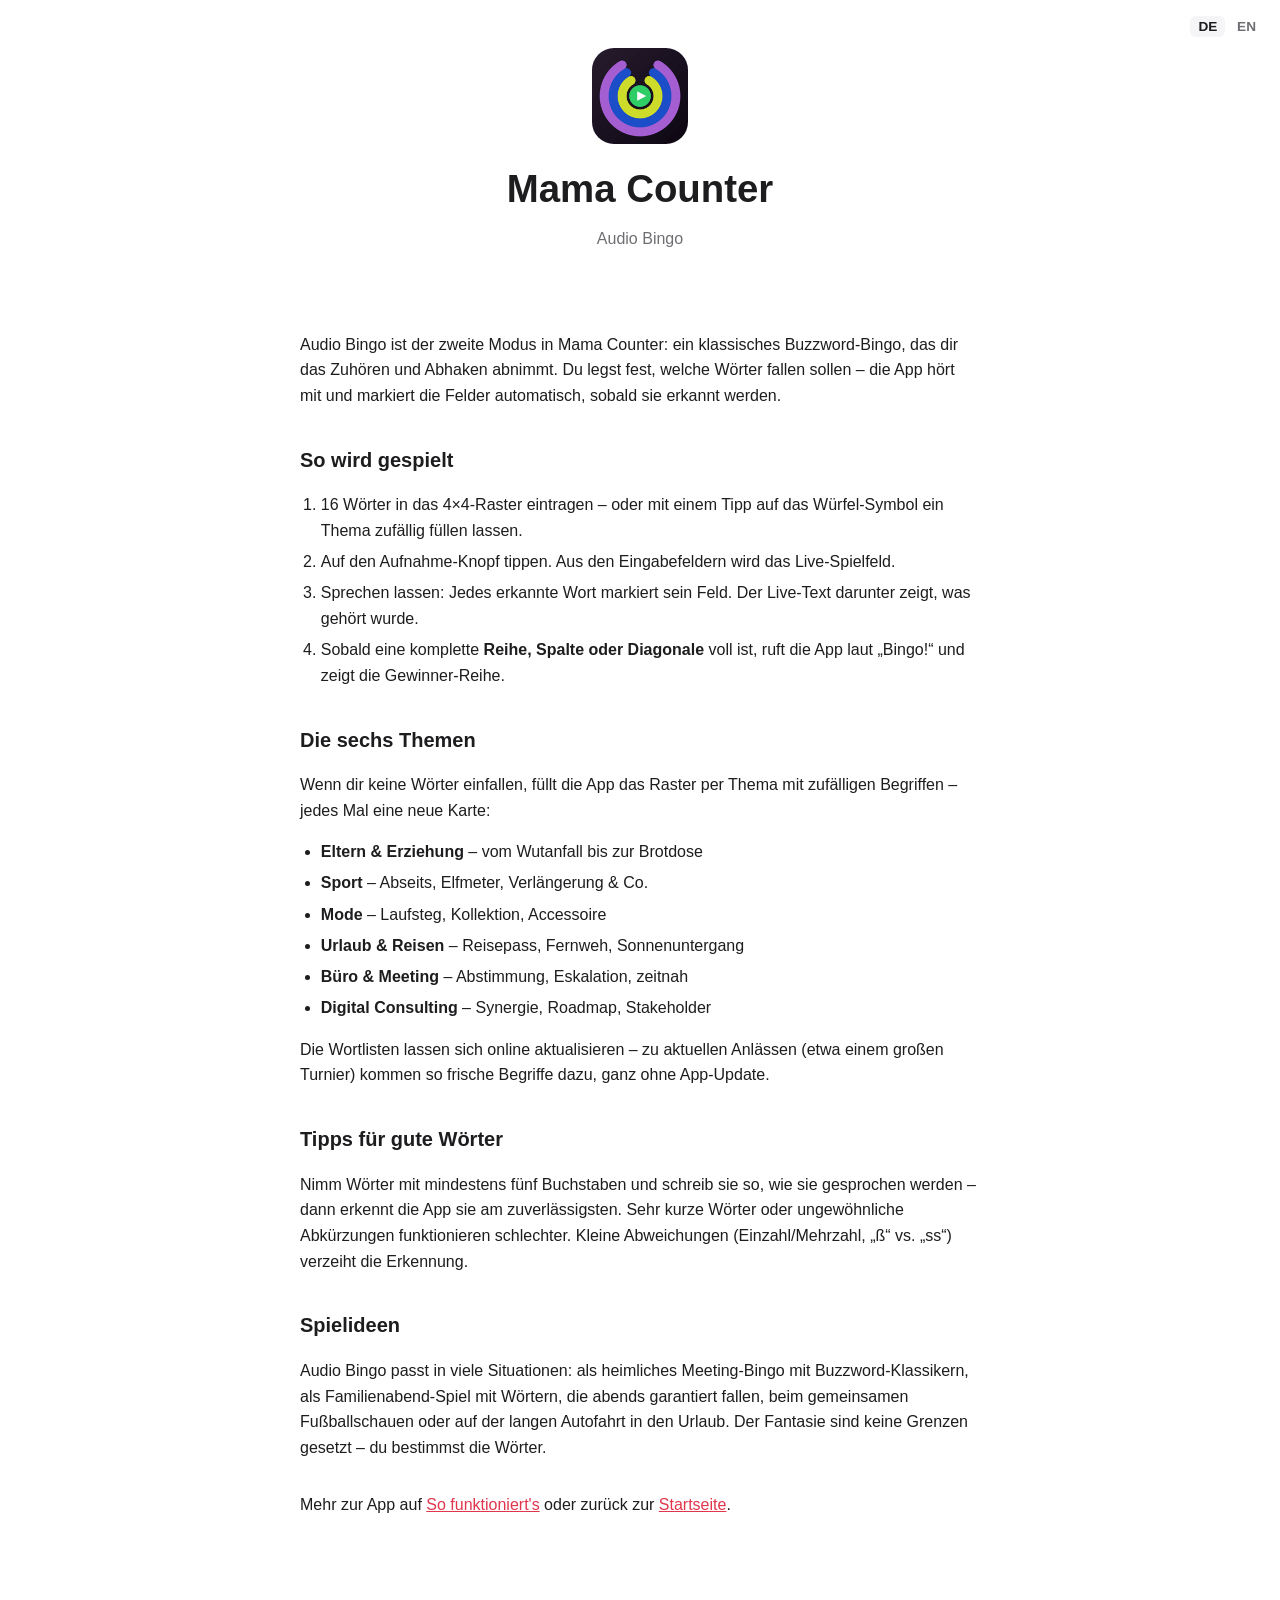
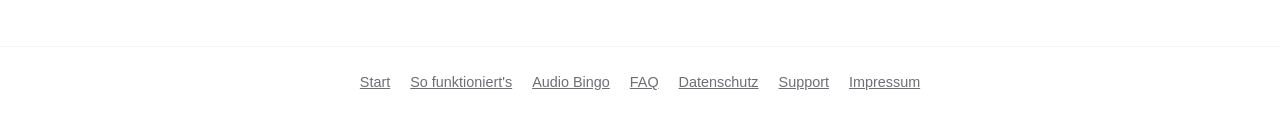
==== audio-bingo/index.html @ 09951c11 "Add content pages (How it works, Audio Bingo, FAQ) in DE + EN Substantial, original content pages to" ====
<!DOCTYPE html>
<html lang="de">
<head>
  <meta charset="utf-8">
  <meta name="viewport" content="width=device-width, initial-scale=1">
  <title>Audio Bingo – Buzzword-Bingo zum Mithören</title>
  <meta property="og:type" content="article">
  <meta property="og:site_name" content="Mama Counter">
  <meta property="og:title" content="Audio Bingo – Buzzword-Bingo zum Mithören">
  <meta property="og:description" content="16 Wörter, ein 4×4-Raster, Ohren auf: Audio Bingo markiert Felder automatisch, sobald ein Wort gesprochen wird. Regeln, Themen und Spielideen.">
  <meta property="og:url" content="https://www.mamacounter.com/audio-bingo/">
  <meta property="og:image" content="https://www.mamacounter.com/og-image.png">
  <meta property="og:image:width" content="1200">
  <meta property="og:image:height" content="630">
  <meta name="twitter:card" content="summary_large_image">
  <meta name="twitter:image" content="https://www.mamacounter.com/og-image.png">
  <meta name="description" content="Audio Bingo in Mama Counter: 16 Wörter ins 4×4-Raster, zuhören, Felder füllen sich automatisch. Regeln, sechs Themen und Spielideen für Meeting, Familie und Autofahrt.">
  <link rel="icon" type="image/png" sizes="32x32" href="/favicon-32.png">
  <link rel="icon" type="image/png" sizes="16x16" href="/favicon-16.png">
  <link rel="apple-touch-icon" sizes="180x180" href="/apple-touch-icon.png">
  <link rel="stylesheet" href="/style.css">
</head>
<body>
  <header class="site">
    <nav class="lang-switch">
      <a href="/audio-bingo/" class="active">DE</a>
      <a href="/en/audio-bingo/">EN</a>
    </nav>
    <a href="/"><img src="/apple-touch-icon.png" alt="Mama Counter" class="logo"></a>
    <h1><a href="/">Mama Counter</a></h1>
    <p class="claim">Audio Bingo</p>
  </header>

  <main>
    <p>
      Audio Bingo ist der zweite Modus in Mama Counter: ein klassisches
      Buzzword-Bingo, das dir das Zuhören und Abhaken abnimmt. Du legst fest,
      welche Wörter fallen sollen – die App hört mit und markiert die Felder
      automatisch, sobald sie erkannt werden.
    </p>

    <h2>So wird gespielt</h2>
    <ol>
      <li>16 Wörter in das 4×4-Raster eintragen – oder mit einem Tipp auf das
        Würfel-Symbol ein Thema zufällig füllen lassen.</li>
      <li>Auf den Aufnahme-Knopf tippen. Aus den Eingabefeldern wird das
        Live-Spielfeld.</li>
      <li>Sprechen lassen: Jedes erkannte Wort markiert sein Feld. Der Live-Text
        darunter zeigt, was gehört wurde.</li>
      <li>Sobald eine komplette <strong>Reihe, Spalte oder Diagonale</strong>
        voll ist, ruft die App laut „Bingo!“ und zeigt die Gewinner-Reihe.</li>
    </ol>

    <h2>Die sechs Themen</h2>
    <p>
      Wenn dir keine Wörter einfallen, füllt die App das Raster per Thema mit
      zufälligen Begriffen – jedes Mal eine neue Karte:
    </p>
    <ul>
      <li><strong>Eltern &amp; Erziehung</strong> – vom Wutanfall bis zur Brotdose</li>
      <li><strong>Sport</strong> – Abseits, Elfmeter, Verlängerung &amp; Co.</li>
      <li><strong>Mode</strong> – Laufsteg, Kollektion, Accessoire</li>
      <li><strong>Urlaub &amp; Reisen</strong> – Reisepass, Fernweh, Sonnenuntergang</li>
      <li><strong>Büro &amp; Meeting</strong> – Abstimmung, Eskalation, zeitnah</li>
      <li><strong>Digital Consulting</strong> – Synergie, Roadmap, Stakeholder</li>
    </ul>
    <p>
      Die Wortlisten lassen sich online aktualisieren – zu aktuellen Anlässen
      (etwa einem großen Turnier) kommen so frische Begriffe dazu, ganz ohne
      App-Update.
    </p>

    <h2>Tipps für gute Wörter</h2>
    <p>
      Nimm Wörter mit mindestens fünf Buchstaben und schreib sie so, wie sie
      gesprochen werden – dann erkennt die App sie am zuverlässigsten. Sehr kurze
      Wörter oder ungewöhnliche Abkürzungen funktionieren schlechter. Kleine
      Abweichungen (Einzahl/Mehrzahl, „ß“ vs. „ss“) verzeiht die Erkennung.
    </p>

    <h2>Spielideen</h2>
    <p>
      Audio Bingo passt in viele Situationen: als heimliches Meeting-Bingo mit
      Buzzword-Klassikern, als Familienabend-Spiel mit Wörtern, die abends
      garantiert fallen, beim gemeinsamen Fußballschauen oder auf der langen
      Autofahrt in den Urlaub. Der Fantasie sind keine Grenzen gesetzt – du
      bestimmst die Wörter.
    </p>

    <p style="margin-top: 2rem;">
      Mehr zur App auf <a href="/so-funktionierts/">So funktioniert's</a> oder
      zurück zur <a href="/">Startseite</a>.
    </p>
  </main>

  <footer>
    <a href="/">Start</a>
    <a href="/so-funktionierts/">So funktioniert's</a>
    <a href="/audio-bingo/">Audio Bingo</a>
    <a href="/faq/">FAQ</a>
    <a href="/datenschutz/">Datenschutz</a>
    <a href="/support/">Support</a>
    <a href="/impressum/">Impressum</a>
  </footer>
</body>
</html>
---- style.css ----
:root {
  --accent: #e0354b;
  --green: #2fa05a;
  --text: #1d1d1f;
  --muted: #6e6e73;
  --bg: #ffffff;
  --bg-soft: #f5f5f7;
}

@media (prefers-color-scheme: dark) {
  :root {
    --text: #f5f5f7;
    --muted: #a1a1a6;
    --bg: #111113;
    --bg-soft: #1c1c1e;
  }
}

* { box-sizing: border-box; }

body {
  margin: 0;
  font-family: -apple-system, BlinkMacSystemFont, "Segoe UI", Roboto, Helvetica, Arial, sans-serif;
  color: var(--text);
  background: var(--bg);
  line-height: 1.6;
}

main {
  max-width: 720px;
  margin: 0 auto;
  padding: 2rem 1.25rem 4rem;
}

header.site {
  text-align: center;
  padding: 3rem 1rem 1rem;
  position: relative;
}

.logo {
  width: 96px;
  height: 96px;
  border-radius: 22px;
  display: block;
  margin: 0 auto 0.9rem;
}

.lang-switch {
  position: absolute;
  top: 1rem;
  right: 1rem;
  font-size: 0.85rem;
  font-weight: 600;
}

.lang-switch a {
  color: var(--muted);
  text-decoration: none;
  padding: 0.2rem 0.5rem;
  border-radius: 6px;
}

.lang-switch a.active {
  color: var(--text);
  background: var(--bg-soft);
}

header.site h1 {
  font-size: 2.4rem;
  margin: 0;
}

header.site h1 a {
  color: var(--text);
  text-decoration: none;
}

header.site .claim {
  color: var(--muted);
  margin-top: 0.4rem;
}

.counter-intro {
  color: var(--muted);
  margin: 1.5rem 0 0.5rem;
  font-size: 0.95rem;
}

.counters {
  display: flex;
  align-items: center;
  justify-content: center;
  gap: 1.5rem;
  margin: 0.5rem 0;
}

.counter-card {
  flex: 1;
  max-width: 280px;
  text-align: center;
}

.counter {
  font-size: 4.2rem;
  font-weight: 800;
  line-height: 1.05;
  font-variant-numeric: tabular-nums;
}

.counter.mama { color: #a35ed1; }   /* Markenfarbe Mama (Lila) */
.counter.papa { color: #214fc7; }   /* Markenfarbe Papa (Kobalt) */

.counter-word {
  font-weight: 600;
  color: var(--muted);
  margin-top: 0.2rem;
  font-size: 1.1rem;
}

.counter-vs {
  color: var(--muted);
  font-size: 1.1rem;
  font-weight: 600;
}

.counter-label {
  text-align: center;
  color: var(--muted);
  margin: 0.8rem 0 2.5rem;
  font-size: 0.95rem;
}

@media (max-width: 460px) {
  .counter { font-size: 3.2rem; }
}

.badge {
  display: inline-block;
  background: var(--bg-soft);
  border-radius: 999px;
  padding: 0.5rem 1.2rem;
  color: var(--muted);
}

.center { text-align: center; }

.more-links {
  margin-top: 2rem;
}

.more-links a {
  margin: 0 0.6rem;
  white-space: nowrap;
  font-weight: 600;
}

main ol, main ul {
  padding-left: 1.3rem;
}

main li {
  margin: 0.35rem 0;
}

h2 { margin-top: 2.2rem; font-size: 1.25rem; }
h3 { margin-top: 1.6rem; font-size: 1.05rem; }

a { color: var(--accent); }

footer {
  border-top: 1px solid var(--bg-soft);
  margin-top: 3rem;
  padding: 1.5rem 1.25rem;
  text-align: center;
  color: var(--muted);
  font-size: 0.9rem;
}

footer a {
  color: var(--muted);
  margin: 0 0.5rem;
}

.placeholder {
  background: rgba(224, 53, 75, 0.08);
  border-left: 3px solid var(--accent);
  padding: 0.2rem 0.6rem;
}
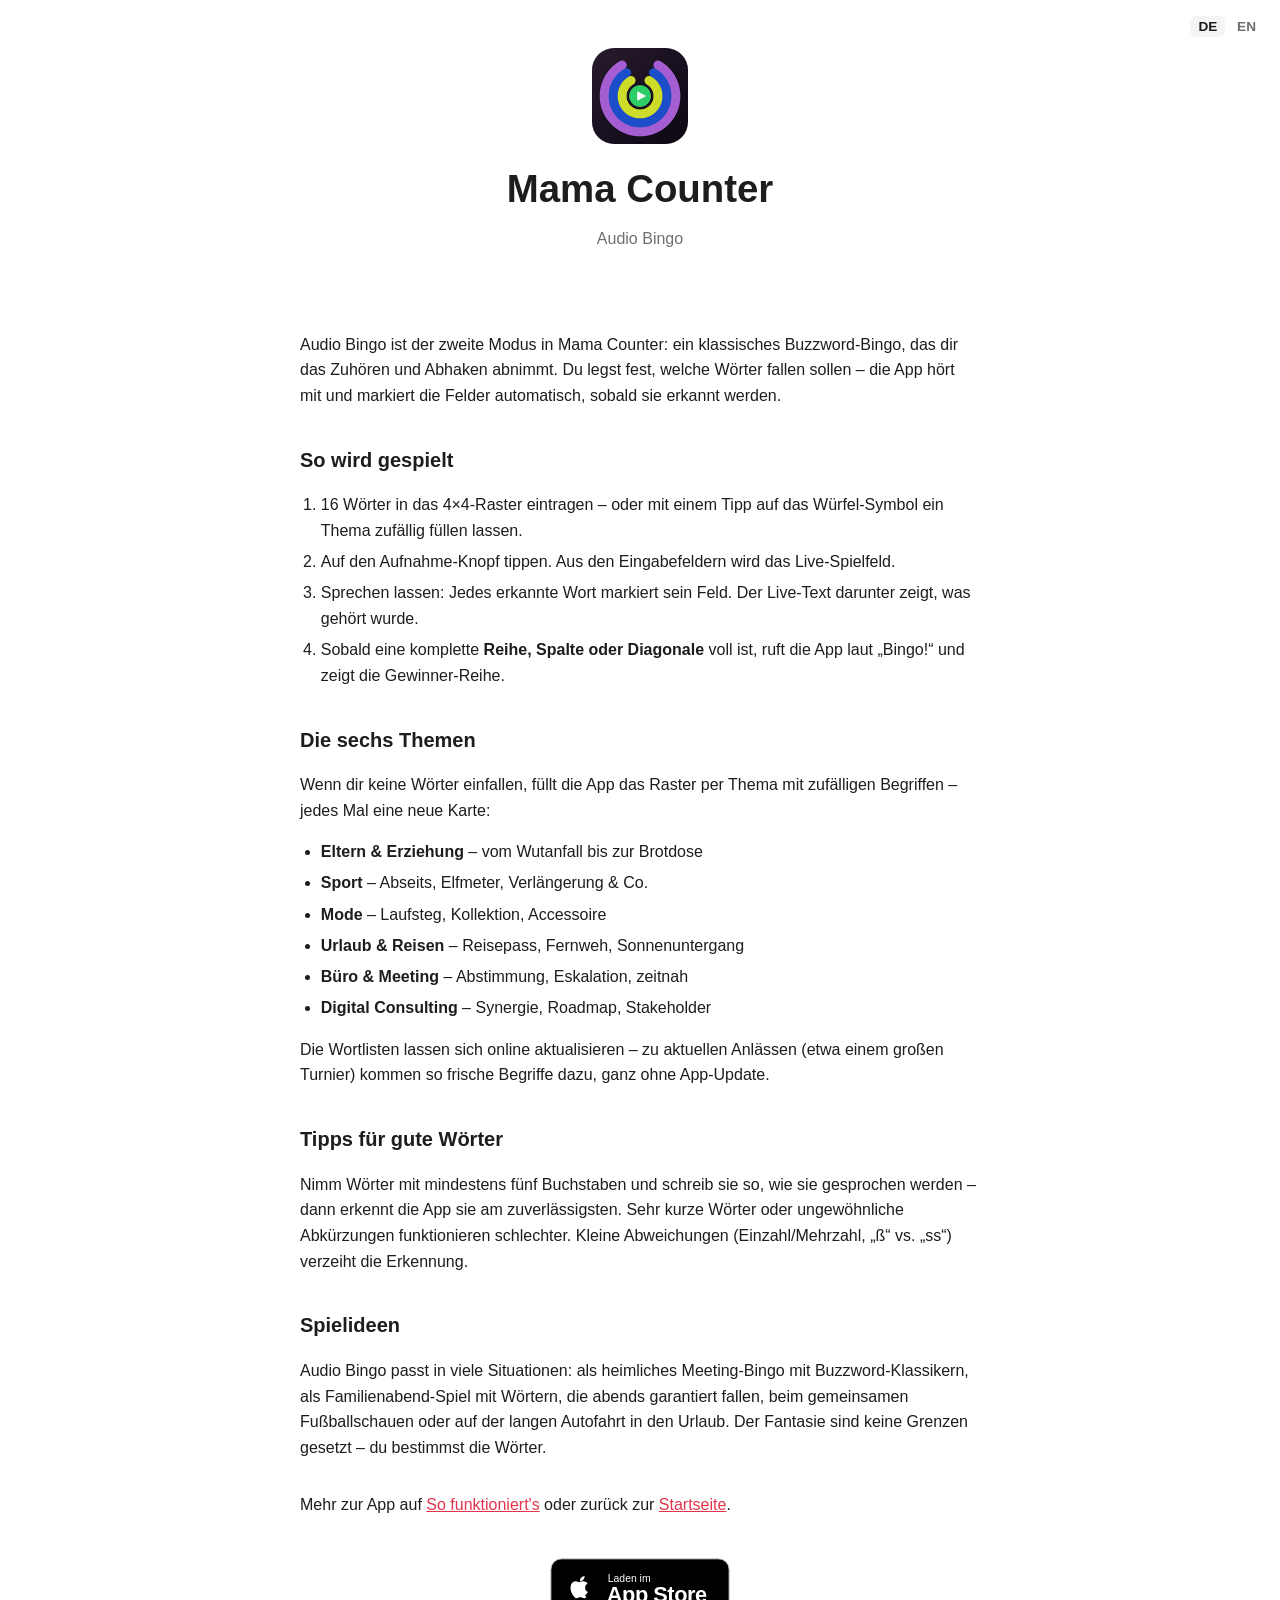
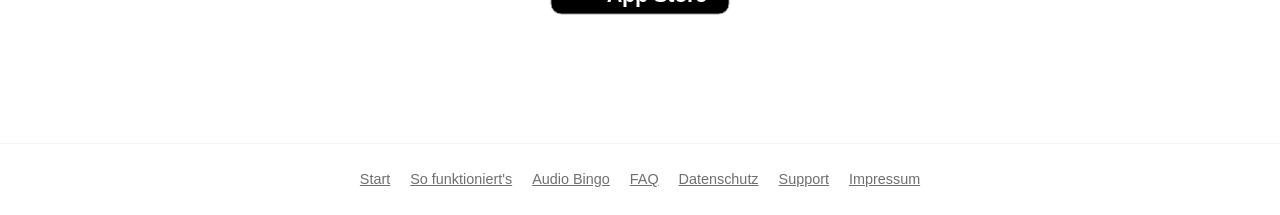
==== commit 95f39d97: "Use App Store download badge (SVG) on all pages - Official-style 'Download on the App Store' badge a" ====
--- a/audio-bingo/index.html
+++ b/audio-bingo/index.html
@@ -91,6 +91,10 @@
       Mehr zur App auf <a href="/so-funktionierts/">So funktioniert's</a> oder
       zurück zur <a href="/">Startseite</a>.
     </p>
+    <p class="center" style="margin-top: 2.5rem;">
+      <a href="https://apps.apple.com/app/id6779744213"><img src="/appstore-badge-de.svg" alt="Im App Store laden" class="appstore-badge"></a>
+    </p>
+
   </main>
 
   <footer>
--- a/style.css
+++ b/style.css
@@ -143,6 +143,29 @@
   color: var(--muted);
 }
 
+/* App Store call-to-action button */
+.appstore-btn {
+  display: inline-block;
+  background: var(--accent);
+  color: #fff;
+  text-decoration: none;
+  font-weight: 700;
+  padding: 0.75rem 1.6rem;
+  border-radius: 999px;
+}
+
+.appstore-btn:hover {
+  opacity: 0.9;
+}
+
+/* Official-style App Store download badge */
+.appstore-badge {
+  display: inline-block;
+  width: 180px;
+  height: auto;
+  vertical-align: middle;
+}
+
 .center { text-align: center; }
 
 .more-links {
